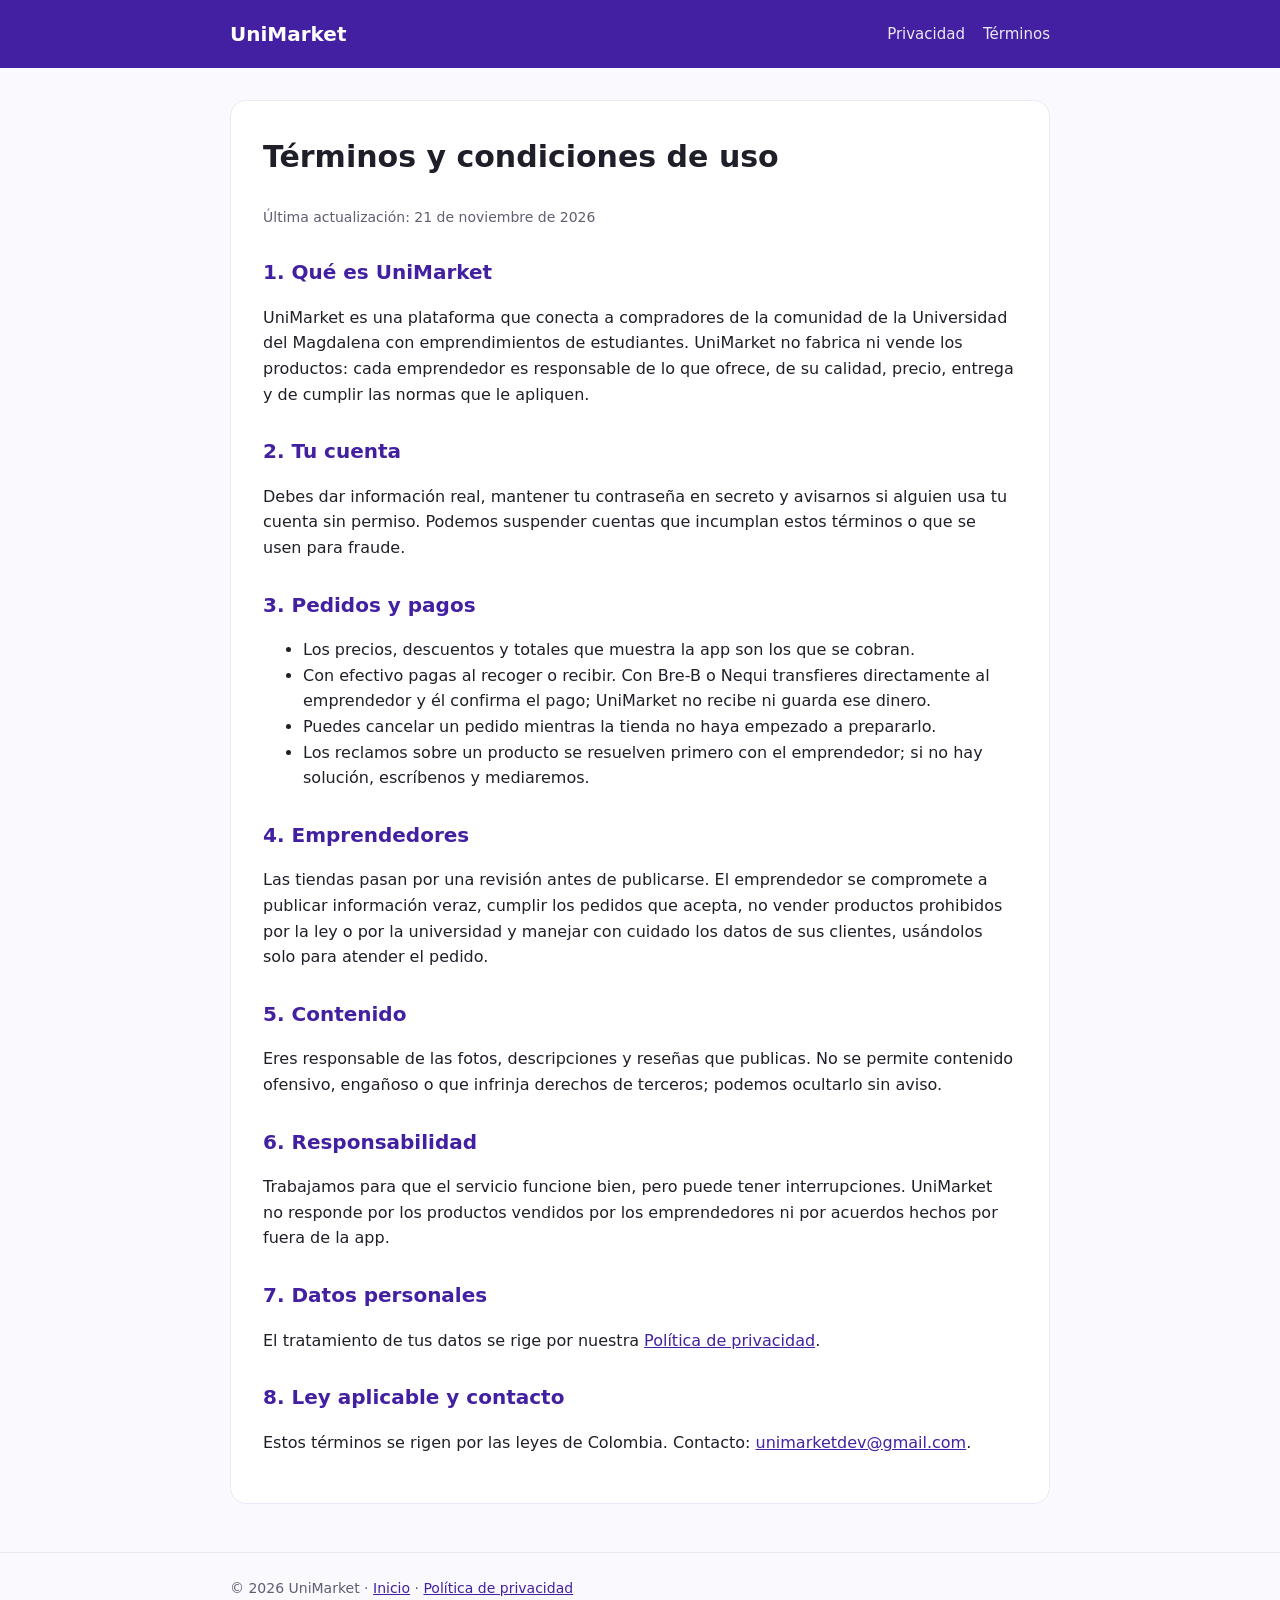
==== terminos.html @ 7f89fd61 "Sitio de UniMarket con política de privacidad y términos Co-Authored-By: Claude Opus 5.5 <noreply@an" ====
<!DOCTYPE html>
<html lang="es"><head><meta charset="utf-8"><meta name="viewport" content="width=device-width,initial-scale=1">
<title>Términos y condiciones — UniMarket</title><link rel="stylesheet" href="style.css"></head><body>
<header><div class="w"><a href="./">UniMarket</a><nav><a href="privacidad.html">Privacidad</a><a href="terminos.html">Términos</a></nav></div></header>
<main class="w"><article>
<h1>Términos y condiciones de uso</h1>
<p class="muted">Última actualización: 21 de noviembre de 2026</p>

<h2>1. Qué es UniMarket</h2>
<p>UniMarket es una plataforma que conecta a compradores de la comunidad de la Universidad del Magdalena con emprendimientos de estudiantes. UniMarket no fabrica ni vende los productos: cada emprendedor es responsable de lo que ofrece, de su calidad, precio, entrega y de cumplir las normas que le apliquen.</p>

<h2>2. Tu cuenta</h2>
<p>Debes dar información real, mantener tu contraseña en secreto y avisarnos si alguien usa tu cuenta sin permiso. Podemos suspender cuentas que incumplan estos términos o que se usen para fraude.</p>

<h2>3. Pedidos y pagos</h2>
<ul>
<li>Los precios, descuentos y totales que muestra la app son los que se cobran.</li>
<li>Con efectivo pagas al recoger o recibir. Con Bre-B o Nequi transfieres directamente al emprendedor y él confirma el pago; UniMarket no recibe ni guarda ese dinero.</li>
<li>Puedes cancelar un pedido mientras la tienda no haya empezado a prepararlo.</li>
<li>Los reclamos sobre un producto se resuelven primero con el emprendedor; si no hay solución, escríbenos y mediaremos.</li>
</ul>

<h2>4. Emprendedores</h2>
<p>Las tiendas pasan por una revisión antes de publicarse. El emprendedor se compromete a publicar información veraz, cumplir los pedidos que acepta, no vender productos prohibidos por la ley o por la universidad y manejar con cuidado los datos de sus clientes, usándolos solo para atender el pedido.</p>

<h2>5. Contenido</h2>
<p>Eres responsable de las fotos, descripciones y reseñas que publicas. No se permite contenido ofensivo, engañoso o que infrinja derechos de terceros; podemos ocultarlo sin aviso.</p>

<h2>6. Responsabilidad</h2>
<p>Trabajamos para que el servicio funcione bien, pero puede tener interrupciones. UniMarket no responde por los productos vendidos por los emprendedores ni por acuerdos hechos por fuera de la app.</p>

<h2>7. Datos personales</h2>
<p>El tratamiento de tus datos se rige por nuestra <a href="privacidad.html">Política de privacidad</a>.</p>

<h2>8. Ley aplicable y contacto</h2>
<p>Estos términos se rigen por las leyes de Colombia. Contacto: <a href="mailto:unimarketdev@gmail.com">unimarketdev@gmail.com</a>.</p>
</article></main>
<footer><div class="w">© 2026 UniMarket · <a href="./">Inicio</a> · <a href="privacidad.html">Política de privacidad</a></div></footer>
</body></html>
---- style.css ----
:root{--p:#4320A2;--a:#F2C849;--o:#FF8A00;--t:#1f1f29;--m:#5f5f73;--bg:#faf9fd}
*{box-sizing:border-box}body{margin:0;font-family:"Plus Jakarta Sans",system-ui,-apple-system,Segoe UI,Roboto,sans-serif;color:var(--t);background:var(--bg);line-height:1.6}
header{background:var(--p);color:#fff}header .w{display:flex;align-items:center;justify-content:space-between;padding:18px 20px}
header a{color:#fff;text-decoration:none;font-weight:700;font-size:20px}header nav a{font-weight:500;font-size:15px;margin-left:18px;opacity:.9}
.w{max-width:860px;margin:0 auto;padding:0 20px}
.hero{padding:56px 0 40px}.hero h1{font-size:40px;line-height:1.15;margin:0 0 14px}.hero h1 span{color:var(--p)}
.hero p{font-size:18px;color:var(--m);max-width:620px}
.cards{display:grid;grid-template-columns:repeat(auto-fit,minmax(220px,1fr));gap:16px;margin:24px 0 56px}
.card{background:#fff;border:1px solid #ebe8f4;border-radius:16px;padding:20px}.card b{display:block;margin-bottom:6px}
.badge{display:inline-block;background:var(--a);color:var(--t);font-weight:700;border-radius:99px;padding:4px 12px;font-size:13px}
article{background:#fff;border:1px solid #ebe8f4;border-radius:16px;padding:32px;margin:32px auto 48px}
article h1{margin-top:0;font-size:30px}article h2{font-size:20px;margin-top:28px;color:var(--p)}
.muted{color:var(--m);font-size:14px}footer{border-top:1px solid #ebe8f4;padding:24px 0;color:var(--m);font-size:14px}
footer a{color:var(--p)}a{color:var(--p)}
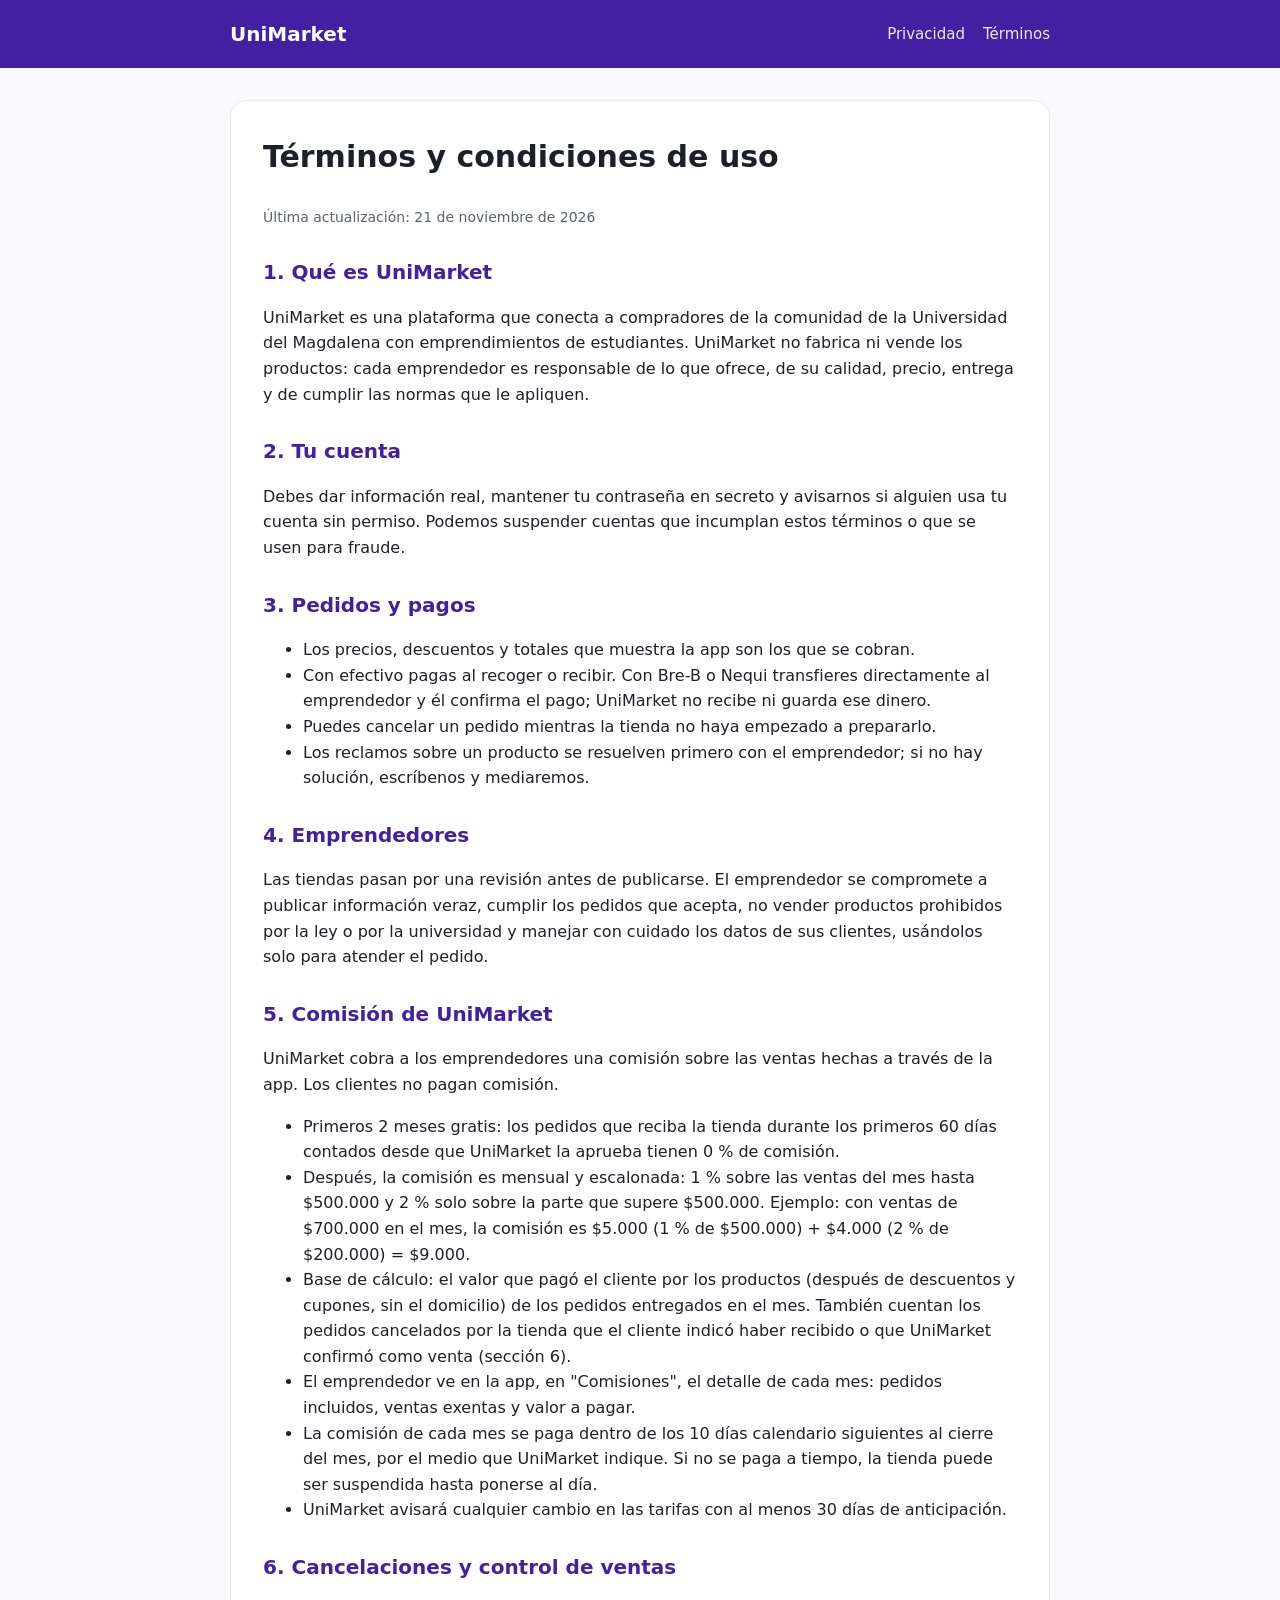
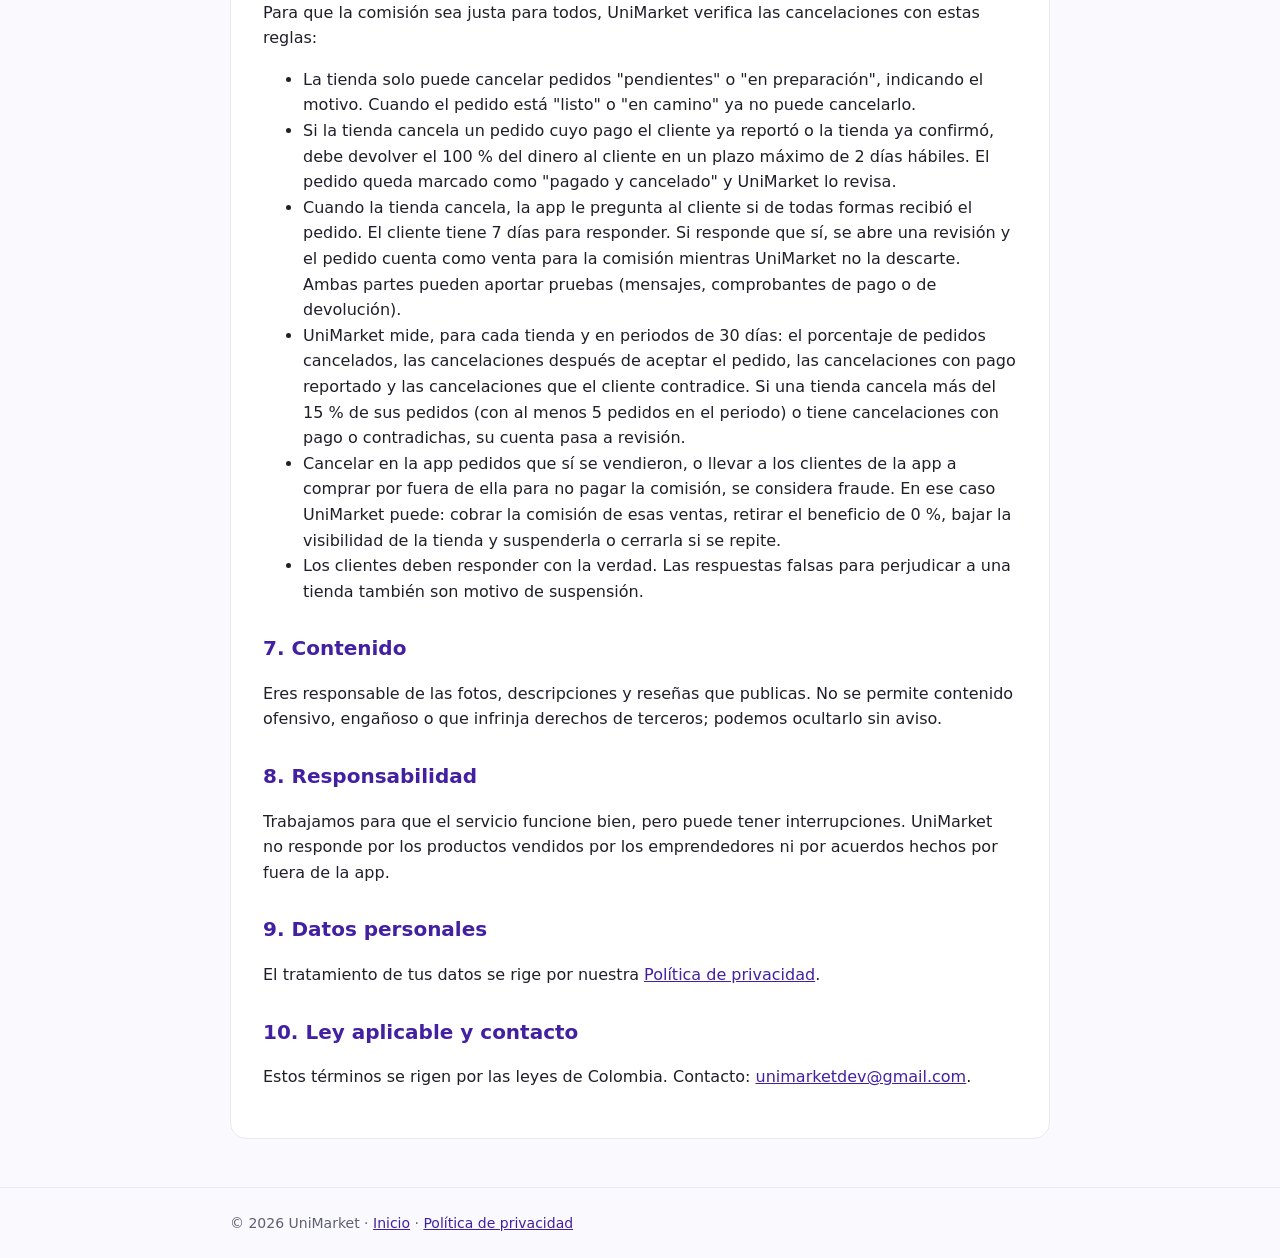
==== commit 2aa2fc81: "Términos: comisión y control de cancelaciones" ====
--- a/terminos.html
+++ b/terminos.html
@@ -23,16 +23,38 @@
 <h2>4. Emprendedores</h2>
 <p>Las tiendas pasan por una revisión antes de publicarse. El emprendedor se compromete a publicar información veraz, cumplir los pedidos que acepta, no vender productos prohibidos por la ley o por la universidad y manejar con cuidado los datos de sus clientes, usándolos solo para atender el pedido.</p>
 
-<h2>5. Contenido</h2>
+<h2>5. Comisión de UniMarket</h2>
+<p>UniMarket cobra a los emprendedores una comisión sobre las ventas hechas a través de la app. Los clientes no pagan comisión.</p>
+<ul>
+<li>Primeros 2 meses gratis: los pedidos que reciba la tienda durante los primeros 60 días contados desde que UniMarket la aprueba tienen 0 % de comisión.</li>
+<li>Después, la comisión es mensual y escalonada: 1 % sobre las ventas del mes hasta $500.000 y 2 % solo sobre la parte que supere $500.000. Ejemplo: con ventas de $700.000 en el mes, la comisión es $5.000 (1 % de $500.000) + $4.000 (2 % de $200.000) = $9.000.</li>
+<li>Base de cálculo: el valor que pagó el cliente por los productos (después de descuentos y cupones, sin el domicilio) de los pedidos entregados en el mes. También cuentan los pedidos cancelados por la tienda que el cliente indicó haber recibido o que UniMarket confirmó como venta (sección 6).</li>
+<li>El emprendedor ve en la app, en &quot;Comisiones&quot;, el detalle de cada mes: pedidos incluidos, ventas exentas y valor a pagar.</li>
+<li>La comisión de cada mes se paga dentro de los 10 días calendario siguientes al cierre del mes, por el medio que UniMarket indique. Si no se paga a tiempo, la tienda puede ser suspendida hasta ponerse al día.</li>
+<li>UniMarket avisará cualquier cambio en las tarifas con al menos 30 días de anticipación.</li>
+</ul>
+
+<h2>6. Cancelaciones y control de ventas</h2>
+<p>Para que la comisión sea justa para todos, UniMarket verifica las cancelaciones con estas reglas:</p>
+<ul>
+<li>La tienda solo puede cancelar pedidos &quot;pendientes&quot; o &quot;en preparación&quot;, indicando el motivo. Cuando el pedido está &quot;listo&quot; o &quot;en camino&quot; ya no puede cancelarlo.</li>
+<li>Si la tienda cancela un pedido cuyo pago el cliente ya reportó o la tienda ya confirmó, debe devolver el 100 % del dinero al cliente en un plazo máximo de 2 días hábiles. El pedido queda marcado como &quot;pagado y cancelado&quot; y UniMarket lo revisa.</li>
+<li>Cuando la tienda cancela, la app le pregunta al cliente si de todas formas recibió el pedido. El cliente tiene 7 días para responder. Si responde que sí, se abre una revisión y el pedido cuenta como venta para la comisión mientras UniMarket no la descarte. Ambas partes pueden aportar pruebas (mensajes, comprobantes de pago o de devolución).</li>
+<li>UniMarket mide, para cada tienda y en periodos de 30 días: el porcentaje de pedidos cancelados, las cancelaciones después de aceptar el pedido, las cancelaciones con pago reportado y las cancelaciones que el cliente contradice. Si una tienda cancela más del 15 % de sus pedidos (con al menos 5 pedidos en el periodo) o tiene cancelaciones con pago o contradichas, su cuenta pasa a revisión.</li>
+<li>Cancelar en la app pedidos que sí se vendieron, o llevar a los clientes de la app a comprar por fuera de ella para no pagar la comisión, se considera fraude. En ese caso UniMarket puede: cobrar la comisión de esas ventas, retirar el beneficio de 0 %, bajar la visibilidad de la tienda y suspenderla o cerrarla si se repite.</li>
+<li>Los clientes deben responder con la verdad. Las respuestas falsas para perjudicar a una tienda también son motivo de suspensión.</li>
+</ul>
+
+<h2>7. Contenido</h2>
 <p>Eres responsable de las fotos, descripciones y reseñas que publicas. No se permite contenido ofensivo, engañoso o que infrinja derechos de terceros; podemos ocultarlo sin aviso.</p>
 
-<h2>6. Responsabilidad</h2>
+<h2>8. Responsabilidad</h2>
 <p>Trabajamos para que el servicio funcione bien, pero puede tener interrupciones. UniMarket no responde por los productos vendidos por los emprendedores ni por acuerdos hechos por fuera de la app.</p>
 
-<h2>7. Datos personales</h2>
+<h2>9. Datos personales</h2>
 <p>El tratamiento de tus datos se rige por nuestra <a href="privacidad.html">Política de privacidad</a>.</p>
 
-<h2>8. Ley aplicable y contacto</h2>
+<h2>10. Ley aplicable y contacto</h2>
 <p>Estos términos se rigen por las leyes de Colombia. Contacto: <a href="mailto:unimarketdev@gmail.com">unimarketdev@gmail.com</a>.</p>
 </article></main>
 <footer><div class="w">© 2026 UniMarket · <a href="./">Inicio</a> · <a href="privacidad.html">Política de privacidad</a></div></footer>
